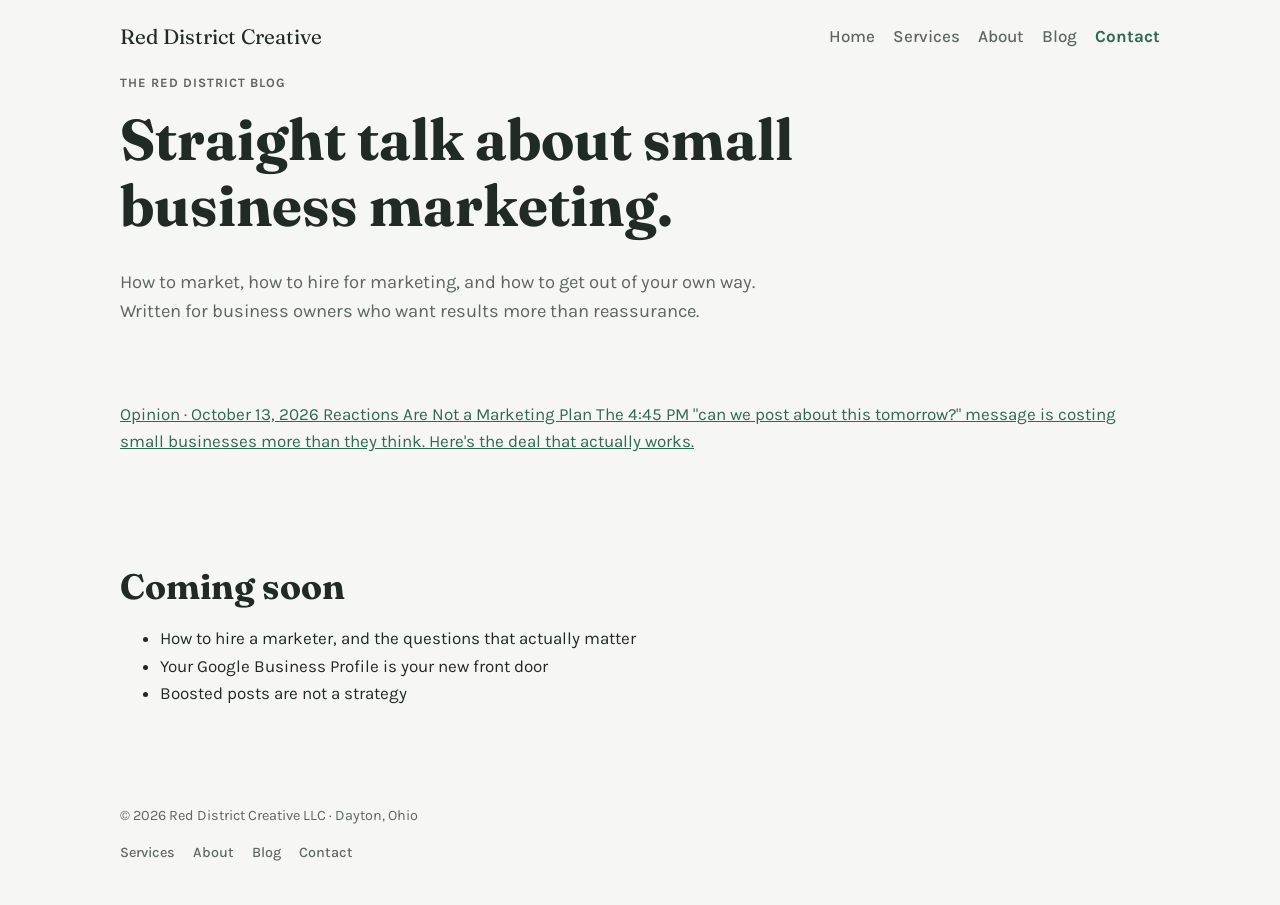
==== blog/index.html @ ed926c8b "Add files via upload" ====
<!doctype html>
<html lang="en">
<head>
  <meta charset="utf-8">
  <meta name="viewport" content="width=device-width, initial-scale=1">
  <title>Blog | Red District Creative</title>
  <meta name="description" content="Straight talk about small business marketing: how to market, how to hire a marketer, and how to stop wasting money on reactions instead of plans.">
  <link rel="canonical" href="https://scollins7100.github.io/RedDistrictCreative/blog/">
  <link rel="preconnect" href="https://fonts.googleapis.com">
  <link rel="preconnect" href="https://fonts.gstatic.com" crossorigin>
  <link rel="stylesheet" href="https://fonts.googleapis.com/css2?family=Fraunces:opsz,wght@9..144,600&family=Karla:wght@400;500;700&display=swap">
  <!-- Blog pages live one folder down, so links go up one level with ../ -->
  <link rel="stylesheet" href="../styles.css">
</head>
<body>
  <header class="site-header">
    <a class="brand" href="../">Red District Creative</a>
    <nav aria-label="Main">
      <a href="../">Home</a>
      <a href="../services.html">Services</a>
      <a href="../about.html">About</a>
      <a href="./" aria-current="page">Blog</a>
      <a class="nav-cta" href="../contact.html">Contact</a>
    </nav>
  </header>

  <main>
    <section class="page-intro">
      <p class="eyebrow">The Red District blog</p>
      <h1>Straight talk about small business marketing.</h1>
      <p class="lede">How to market, how to hire for marketing, and how to get out of your own way. Written for business owners who want results more than reassurance.</p>
    </section>

    <!-- NEWEST POST GOES ON TOP. Copy one <a class="post-card"> block for each new post. -->
    <section class="section post-list" aria-label="Posts">
      <a class="post-card" href="reactions-are-not-a-marketing-plan.html">
        <span class="post-meta">Opinion · October 13, 2026</span>
        <span class="post-title">Reactions Are Not a Marketing Plan</span>
        <span class="post-excerpt">The 4:45 PM "can we post about this tomorrow?" message is costing small businesses more than they think. Here's the deal that actually works.</span>
      </a>
    </section>

    <section class="section split" aria-labelledby="soon">
      <div><h2 id="soon">Coming soon</h2></div>
      <ul class="checklist">
        <li>How to hire a marketer, and the questions that actually matter</li>
        <li>Your Google Business Profile is your new front door</li>
        <li>Boosted posts are not a strategy</li>
      </ul>
    </section>
  </main>

  <footer class="site-footer">
    <p>© 2026 Red District Creative LLC · Dayton, Ohio</p>
    <nav aria-label="Footer"><a href="../services.html">Services</a> <a href="../about.html">About</a> <a href="./">Blog</a> <a href="../contact.html">Contact</a></nav>
  </footer>
</body>
</html>
---- styles.css ----
/* ============================================================
   COLORS AND FONTS
   Change a value here and it updates everywhere on the site.
   ============================================================ */
:root {
  --bg: #f6f7f2;          /* page background */
  --surface: #ffffff;     /* cards */
  --ink: #1f2b24;         /* main text */
  --muted: #5b675f;       /* softer text */
  --line: #dde2d8;        /* borders */
  --accent: #2d6a4f;      /* buttons and highlights: a deep "Google Maps pin" green */
  --accent-ink: #ffffff;  /* text on buttons */
  --highlight: #f2c14e;   /* small pops of warmth */

  --font-display: "Fraunces", Georgia, serif;
  --font-body: "Karla", "Helvetica Neue", Arial, sans-serif;
}

/* Dark mode: used when someone's phone or computer is set to dark */
@media (prefers-color-scheme: dark) {
  :root {
    --bg: #121814;
    --surface: #1b231e;
    --ink: #e8ede6;
    --muted: #a3afa6;
    --line: #2c3830;
    --accent: #6fc39a;
    --accent-ink: #0f1a14;
    color-scheme: dark;
  }
}

/* ============================================================
   BASICS
   ============================================================ */
* { box-sizing: border-box; }

html { scroll-behavior: smooth; }

body {
  margin: 0;
  background: var(--bg);
  color: var(--ink);
  font: 17px/1.6 var(--font-body);
}

h1, h2, h3 {
  font-family: var(--font-display);
  line-height: 1.15;
  text-wrap: balance;
  margin: 0 0 0.5em;
}
h1 { font-size: clamp(2.2rem, 6vw, 3.6rem); }
h2 { font-size: clamp(1.6rem, 4vw, 2.2rem); }
h3 { font-size: 1.25rem; }

p { margin: 0 0 1em; max-width: 62ch; }

a { color: var(--accent); }
a:focus-visible, .button:focus-visible { outline: 3px solid var(--highlight); outline-offset: 3px; }

/* Hides text visually but keeps it for screen readers and search engines */
.visually-hidden {
  position: absolute; width: 1px; height: 1px; overflow: hidden;
  clip: rect(0 0 0 0); white-space: nowrap;
}

/* Every section shares the same max width and side padding */
.site-header, main > section, .site-footer {
  max-width: 1080px;
  margin-inline: auto;
  padding-inline: 20px;
}

/* ============================================================
   HEADER
   ============================================================ */
.site-header {
  display: flex;
  justify-content: space-between;
  align-items: center;
  flex-wrap: wrap;
  gap: 12px;
  padding-block: 20px;
}
.brand {
  font-family: var(--font-display);
  font-size: 1.3rem;
  color: var(--ink);
  text-decoration: none;
}
nav { display: flex; gap: 18px; flex-wrap: wrap; }
nav a { color: var(--muted); text-decoration: none; font-weight: 500; }
nav a:hover { color: var(--ink); }
nav .nav-cta { color: var(--accent); font-weight: 700; }

/* ============================================================
   BUTTONS
   ============================================================ */
.button {
  display: inline-block;
  background: var(--accent);
  color: var(--accent-ink);
  padding: 12px 22px;
  border-radius: 999px;
  font-weight: 700;
  text-decoration: none;
  border: 2px solid var(--accent);
}
.button:hover { filter: brightness(1.1); }
.button-quiet { background: transparent; color: var(--accent); }

/* ============================================================
   HERO
   ============================================================ */
.hero { padding-block: 48px 40px; }
.eyebrow {
  text-transform: uppercase;
  letter-spacing: 0.08em;
  font-size: 0.8rem;
  font-weight: 700;
  color: var(--muted);
}
.lede { font-size: 1.15rem; color: var(--muted); }
.hero-actions { display: flex; flex-wrap: wrap; gap: 12px; margin-top: 24px; }

/* ============================================================
   RESULTS STRIP
   ============================================================ */
.stats {
  list-style: none;
  margin: 0;
  padding: 24px 0;
  display: grid;
  grid-template-columns: repeat(auto-fit, minmax(200px, 1fr));
  gap: 24px;
  border-block: 1px solid var(--line);
}
.stats strong {
  display: block;
  font-family: var(--font-display);
  font-size: 2.4rem;
  color: var(--accent);
  font-variant-numeric: tabular-nums;
}
.stats span { color: var(--muted); font-size: 0.95rem; }

/* ============================================================
   SECTIONS AND SERVICE CARDS
   ============================================================ */
.section { padding-block: 56px; }

.cards {
  display: grid;
  grid-template-columns: repeat(auto-fit, minmax(260px, 1fr));
  gap: 20px;
}
.card {
  background: var(--surface);
  border: 1px solid var(--line);
  border-radius: 14px;
  padding: 24px;
  display: flex;
  flex-direction: column;
}
.card.featured { border: 2px solid var(--accent); }
.card .price { margin-top: auto; margin-bottom: 0; font-weight: 700; }
.tag {
  align-self: flex-start;
  background: var(--highlight);
  color: #3a2c00;
  font-size: 0.75rem;
  font-weight: 700;
  text-transform: uppercase;
  letter-spacing: 0.06em;
  padding: 3px 10px;
  border-radius: 999px;
}

/* ============================================================
   ABOUT
   ============================================================ */
.about {
  display: grid;
  grid-template-columns: 2fr 1fr;
  gap: 40px;
  align-items: start;
}
.tools {
  list-style: none;
  padding: 0;
  margin: 0;
  display: flex;
  flex-wrap: wrap;
  gap: 8px;
}
.tools li {
  border: 1px solid var(--line);
  border-radius: 999px;
  padding: 4px 12px;
  font-size: 0.9rem;
  background: var(--surface);
}

/* ============================================================
   CONTACT AND FOOTER
   ============================================================ */
.contact {
  background: var(--surface);
  border: 1px solid var(--line);
  border-radius: 18px;
  margin-bottom: 48px;
  padding: 40px 28px;
}
.site-footer {
  color: var(--muted);
  font-size: 0.9rem;
  padding-block: 24px 40px;
}

/* ============================================================
   PHONES: stack the About section into one column
   ============================================================ */
@media (max-width: 720px) {
  .about { grid-template-columns: 1fr; }
  .hero { padding-block: 32px; }
}

/* Respect people who prefer less motion */
@media (prefers-reduced-motion: reduce) {
  html { scroll-behavior: auto; }
}
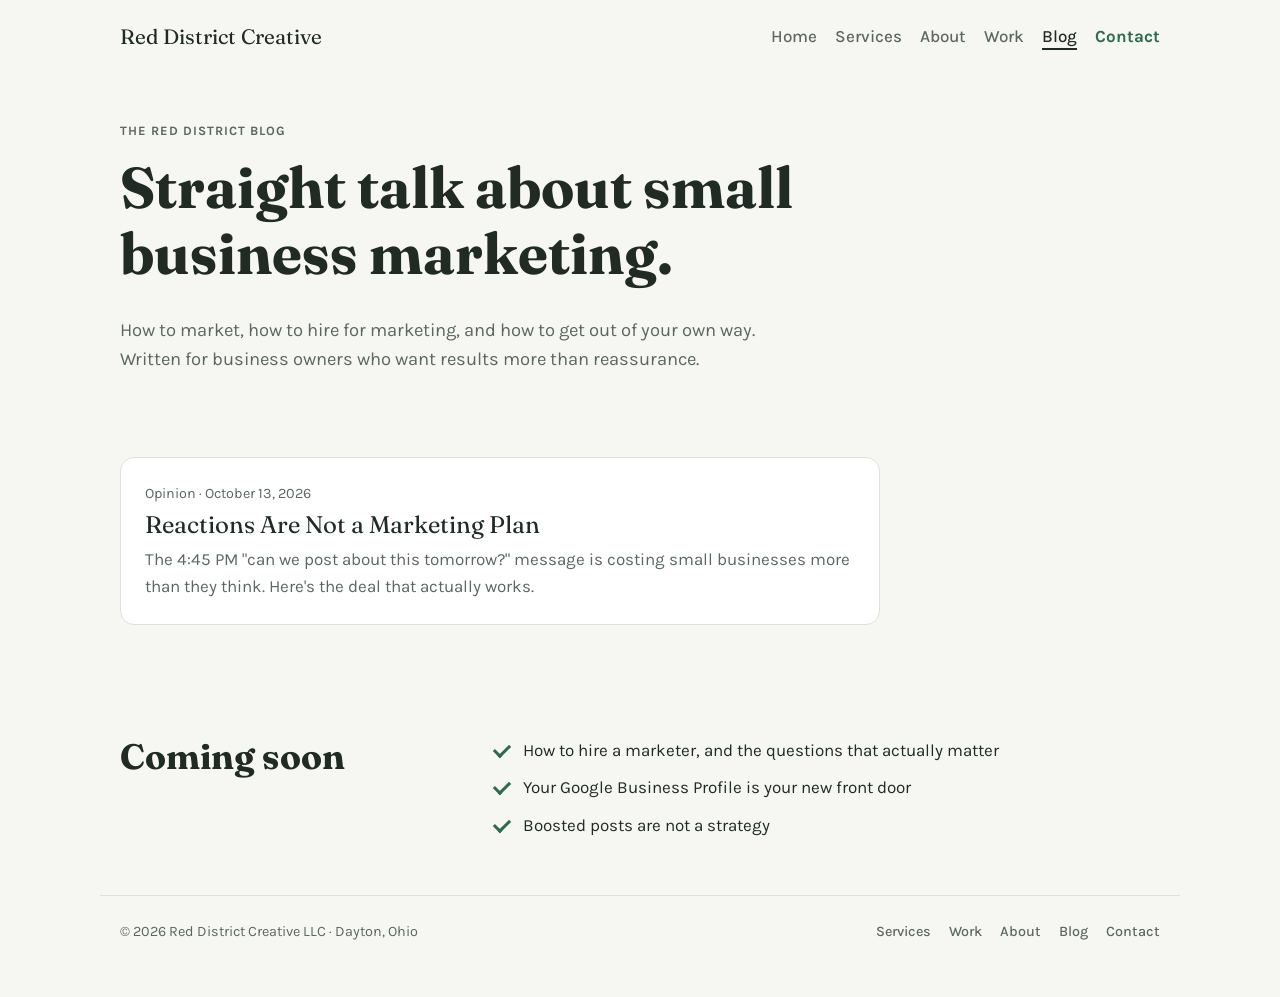
==== commit cf138113: "Add files via upload" ====
--- a/blog/index.html
+++ b/blog/index.html
@@ -19,6 +19,7 @@
       <a href="../">Home</a>
       <a href="../services.html">Services</a>
       <a href="../about.html">About</a>
+      <a href="../work/">Work</a>
       <a href="./" aria-current="page">Blog</a>
       <a class="nav-cta" href="../contact.html">Contact</a>
     </nav>
@@ -52,7 +53,7 @@
 
   <footer class="site-footer">
     <p>© 2026 Red District Creative LLC · Dayton, Ohio</p>
-    <nav aria-label="Footer"><a href="../services.html">Services</a> <a href="../about.html">About</a> <a href="./">Blog</a> <a href="../contact.html">Contact</a></nav>
+    <nav aria-label="Footer"><a href="../services.html">Services</a> <a href="../work/">Work</a> <a href="../about.html">About</a> <a href="./">Blog</a> <a href="../contact.html">Contact</a></nav>
   </footer>
 </body>
 </html>
--- a/styles.css
+++ b/styles.css
@@ -230,3 +230,208 @@
 @media (prefers-reduced-motion: reduce) {
   html { scroll-behavior: auto; }
 }
+
+/* ============================================================
+   MULTI-PAGE ADDITIONS
+   ============================================================ */
+
+/* Highlights the current page in the menu */
+nav a[aria-current="page"] { color: var(--ink); text-decoration: underline; text-underline-offset: 6px; text-decoration-thickness: 2px; }
+nav .nav-cta[aria-current="page"] { color: var(--accent); }
+
+/* Intro block at the top of inner pages */
+.page-intro { padding-block: 48px 8px; }
+
+/* Two columns: a heading on the left, text on the right. Stacks on phones. */
+.split {
+  display: grid;
+  grid-template-columns: minmax(0, 1fr) minmax(0, 2fr);
+  gap: 40px;
+  align-items: start;
+}
+.split > * { min-width: 0; }
+
+.more { margin-top: 20px; }
+
+/* Call-to-action band near the bottom of pages */
+.contact-band {
+  background: var(--surface);
+  border: 1px solid var(--line);
+  border-radius: 18px;
+  margin-bottom: 48px;
+  padding: 40px 28px;
+}
+
+/* Service detail rows */
+.service-detail {
+  display: grid;
+  grid-template-columns: minmax(0, 1fr) minmax(0, 2fr);
+  gap: 40px;
+  border-top: 1px solid var(--line);
+}
+.service-detail .price { font-weight: 700; color: var(--accent); }
+
+/* Checkmark lists */
+.checklist { list-style: none; padding: 0; margin: 0; display: grid; gap: 10px; }
+.checklist li { padding-left: 30px; position: relative; }
+.checklist li::before {
+  content: ""; position: absolute; left: 4px; top: 4px;
+  width: 7px; height: 13px;
+  border: solid var(--accent); border-width: 0 3px 3px 0;
+  transform: rotate(45deg);
+}
+
+/* Numbered process steps */
+.steps {
+  list-style: none; padding: 0; margin: 0;
+  counter-reset: step;
+  display: grid;
+  grid-template-columns: repeat(auto-fit, minmax(180px, 1fr));
+  gap: 20px;
+}
+.steps li { counter-increment: step; border-top: 3px solid var(--accent); padding-top: 14px; }
+.steps li::before {
+  content: counter(step);
+  display: block;
+  font-family: var(--font-display);
+  font-size: 1.6rem;
+  color: var(--accent);
+}
+.steps strong { display: block; font-size: 1.1rem; }
+.steps span { color: var(--muted); }
+
+/* Experience timeline */
+.timeline { list-style: none; padding: 0; margin: 0; display: grid; gap: 24px; }
+.timeline li { display: grid; grid-template-columns: 140px minmax(0, 1fr); gap: 20px; }
+.timeline .when { color: var(--muted); font-variant-numeric: tabular-nums; font-weight: 500; }
+.timeline p { color: var(--muted); margin: 4px 0 0; }
+
+/* Blog post cards */
+.post-list { display: grid; gap: 16px; }
+.post-card {
+  display: grid;
+  gap: 6px;
+  background: var(--surface);
+  border: 1px solid var(--line);
+  border-radius: 14px;
+  padding: 24px;
+  text-decoration: none;
+  color: var(--ink);
+  max-width: 760px;
+}
+.post-card:hover { border-color: var(--accent); }
+.post-meta { color: var(--muted); font-size: 0.9rem; }
+.post-title { font-family: var(--font-display); font-size: 1.5rem; line-height: 1.2; }
+.post-excerpt { color: var(--muted); }
+
+/* A single blog post: narrow column for comfortable reading */
+.post { max-width: 720px; margin-inline: auto; padding-inline: 20px; padding-block: 48px; }
+.post-header { margin-bottom: 32px; }
+.post-header .eyebrow a { color: inherit; }
+.prose { font-size: 1.1rem; }
+.prose h2 { margin-top: 1.8em; font-size: 1.6rem; }
+.prose ul, .prose ol { padding-left: 1.3em; display: grid; gap: 8px; margin: 0 0 1em; }
+.pull {
+  font-family: var(--font-display);
+  font-size: 1.6rem;
+  line-height: 1.3;
+  border-left: 4px solid var(--highlight);
+  padding-left: 18px;
+}
+.author-box {
+  margin-top: 48px;
+  padding: 24px;
+  background: var(--surface);
+  border: 1px solid var(--line);
+  border-radius: 14px;
+}
+
+.big-link { font-size: 1.3rem; font-weight: 700; overflow-wrap: anywhere; }
+
+.site-footer { display: flex; justify-content: space-between; flex-wrap: wrap; gap: 12px; border-top: 1px solid var(--line); }
+.site-footer nav a { color: var(--muted); }
+
+@media (max-width: 720px) {
+  .split, .service-detail { grid-template-columns: 1fr; gap: 16px; }
+  .timeline li { grid-template-columns: 1fr; gap: 4px; }
+}
+
+/* ============================================================
+   CASE STUDIES
+   ============================================================ */
+.post.case { max-width: 860px; }
+.post.case .prose { max-width: 720px; }
+
+/* Quick facts row */
+.facts { display: grid; grid-template-columns: repeat(auto-fit, minmax(170px, 1fr)); gap: 12px; margin: 0 0 24px; }
+.facts div { background: var(--surface); border: 1px solid var(--line); border-radius: 12px; padding: 12px 14px; }
+.facts dt { font-size: 0.75rem; text-transform: uppercase; letter-spacing: 0.08em; color: var(--muted); font-weight: 700; }
+.facts dd { margin: 4px 0 0; font-weight: 500; }
+.post.case .stats { margin-bottom: 32px; }
+
+/* "How it connects" flow diagram */
+.flow {
+  margin: 24px 0 32px;
+  display: flex;
+  flex-wrap: wrap;
+  align-items: stretch;
+  gap: 8px;
+}
+.flow-step {
+  flex: 1 1 140px;
+  background: var(--surface);
+  border: 1px solid var(--line);
+  border-radius: 12px;
+  padding: 14px;
+  display: grid;
+  gap: 4px;
+  align-content: start;
+}
+.flow-step b { font-family: var(--font-display); font-size: 1.05rem; }
+.flow-step span { font-size: 0.9rem; color: var(--muted); }
+.flow-step.accent { border: 2px solid var(--accent); }
+.flow-arrow { align-self: center; font-size: 1.4rem; color: var(--accent); font-weight: 700; }
+
+/* Data tables */
+.scroll { overflow-x: auto; margin: 16px 0; }
+table.data {
+  width: 100%;
+  min-width: 600px;
+  border-collapse: collapse;
+  background: var(--surface);
+  border: 1px solid var(--line);
+  font-size: 0.95rem;
+  font-variant-numeric: tabular-nums;
+}
+table.data th, table.data td { padding: 10px 12px; text-align: left; vertical-align: top; border-bottom: 1px solid var(--line); }
+table.data th { font-size: 0.8rem; color: var(--muted); background: var(--bg); }
+.src { font-size: 0.85rem; color: var(--muted); }
+
+/* Up / down chips */
+.chip { display: inline-block; font-size: 0.8rem; font-weight: 700; border-radius: 999px; padding: 2px 9px; white-space: nowrap; }
+.chip.up { color: #1f6b43; background: #dff0e5; }
+.chip.down { color: #9a3d12; background: #f8e3d8; }
+.chip.flat { color: var(--muted); background: var(--line); }
+@media (prefers-color-scheme: dark) {
+  .chip.up { color: #8fd6aa; background: #1d3527; }
+  .chip.down { color: #f2a47c; background: #3a2418; }
+}
+
+/* Simple bar chart built from CSS */
+.chart-figure { margin: 24px 0; background: var(--surface); border: 1px solid var(--line); border-radius: 14px; padding: 18px; }
+.chart-figure figcaption { display: grid; gap: 2px; margin-bottom: 14px; }
+.chart-figure figcaption span { font-size: 0.85rem; color: var(--muted); }
+.bars { display: grid; grid-template-columns: repeat(8, minmax(0, 1fr)); gap: 8px; align-items: end; height: 200px; }
+.bars div { display: grid; grid-template-rows: auto 1fr auto; align-items: end; justify-items: center; height: 100%; gap: 4px; }
+.bars i { display: block; width: 70%; max-width: 44px; height: calc(var(--v) / 12 * 140px); background: var(--accent); border-radius: 4px 4px 0 0; }
+.bars .after i { background: var(--line); }
+.bars span { font-weight: 700; font-size: 0.85rem; font-variant-numeric: tabular-nums; }
+.bars em { font-style: normal; font-size: 0.75rem; color: var(--muted); white-space: nowrap; }
+.legend-line { margin: 12px 0 0; font-size: 0.85rem; color: var(--muted); display: flex; gap: 8px; align-items: center; flex-wrap: wrap; }
+.key { display: inline-block; width: 12px; height: 12px; border-radius: 3px; background: var(--accent); }
+.key.after { background: var(--line); margin-left: 10px; }
+
+@media (max-width: 720px) {
+  .flow-arrow { display: none; }
+  .bars em { font-size: 0.65rem; }
+}
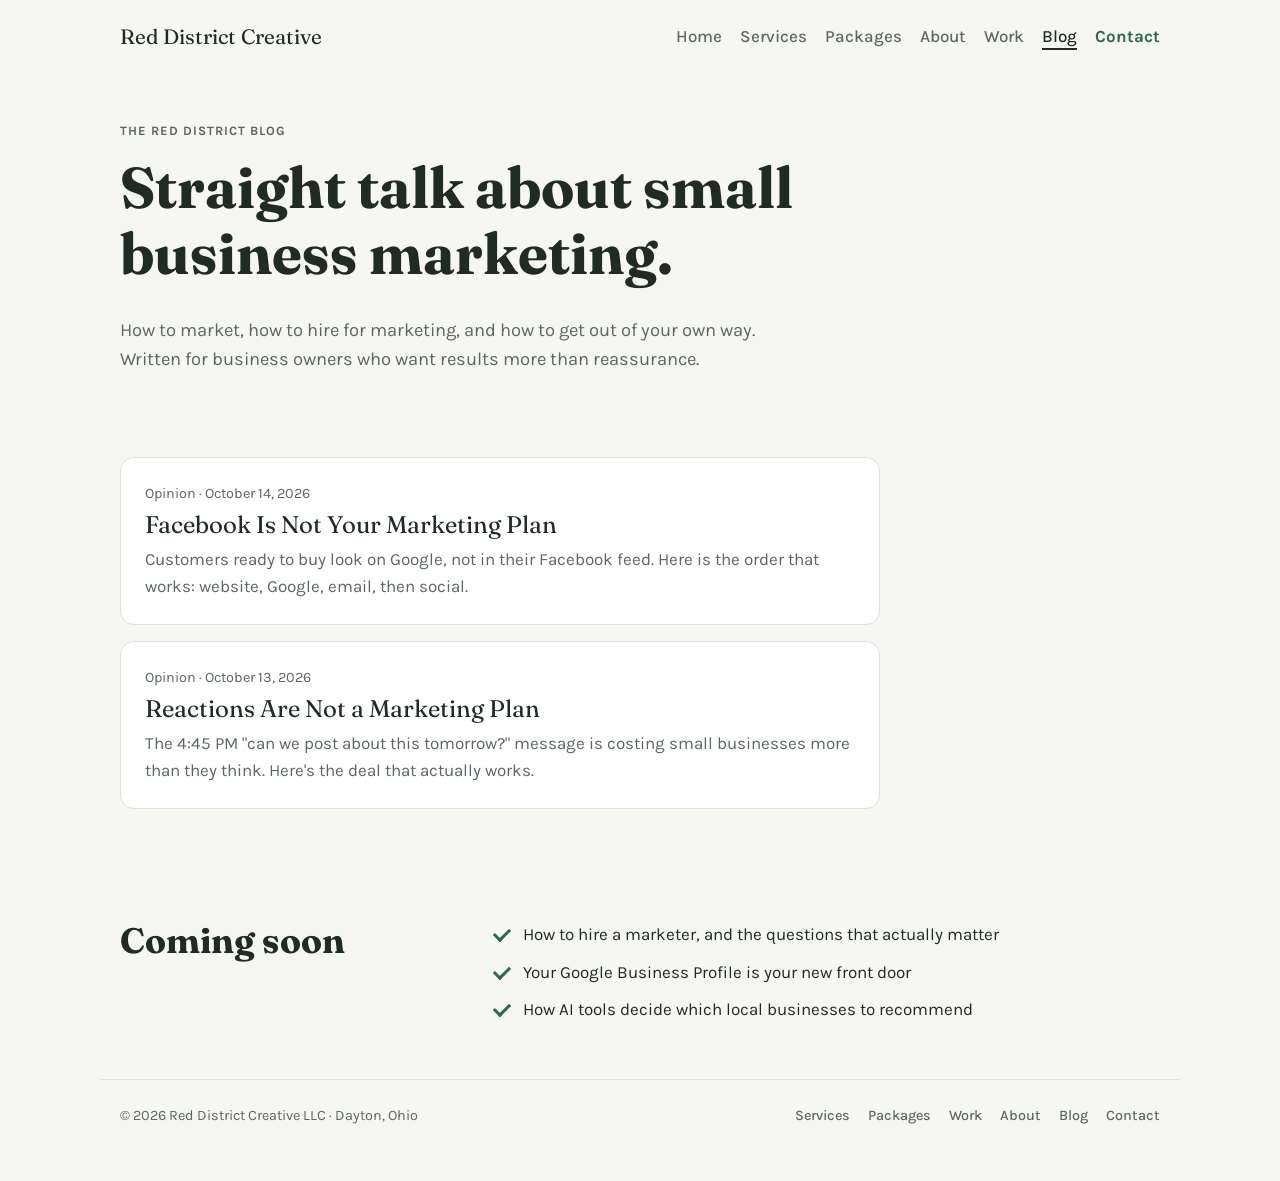
==== commit 9c8a76fe: "Add files via upload" ====
--- a/blog/index.html
+++ b/blog/index.html
@@ -6,6 +6,16 @@
   <title>Blog | Red District Creative</title>
   <meta name="description" content="Straight talk about small business marketing: how to market, how to hire a marketer, and how to stop wasting money on reactions instead of plans.">
   <link rel="canonical" href="https://scollins7100.github.io/RedDistrictCreative/blog/">
+  <link rel="icon" href="../assets/favicon.svg" type="image/svg+xml">
+  <!-- Social sharing: controls the preview card on Facebook, LinkedIn, texts and Slack -->
+  <meta property="og:type" content="website">
+  <meta property="og:site_name" content="Red District Creative">
+  <meta property="og:title" content="Blog | Red District Creative">
+  <meta property="og:description" content="Straight talk about small business marketing: how to market, how to hire a marketer, and how to stop wasting money on reactions instead of plans.">
+  <meta property="og:url" content="https://scollins7100.github.io/RedDistrictCreative/blog/">
+  <meta property="og:image" content="https://scollins7100.github.io/RedDistrictCreative/assets/share.png">
+  <meta property="og:image:alt" content="Red District Creative: helping local businesses get found, chosen and remembered.">
+  <meta name="twitter:card" content="summary_large_image">
   <link rel="preconnect" href="https://fonts.googleapis.com">
   <link rel="preconnect" href="https://fonts.gstatic.com" crossorigin>
   <link rel="stylesheet" href="https://fonts.googleapis.com/css2?family=Fraunces:opsz,wght@9..144,600&family=Karla:wght@400;500;700&display=swap">
@@ -18,6 +28,7 @@
     <nav aria-label="Main">
       <a href="../">Home</a>
       <a href="../services.html">Services</a>
+      <a href="../packages.html">Packages</a>
       <a href="../about.html">About</a>
       <a href="../work/">Work</a>
       <a href="./" aria-current="page">Blog</a>
@@ -34,6 +45,11 @@
 
     <!-- NEWEST POST GOES ON TOP. Copy one <a class="post-card"> block for each new post. -->
     <section class="section post-list" aria-label="Posts">
+      <a class="post-card" href="facebook-is-not-your-marketing-plan.html">
+        <span class="post-meta">Opinion · October 14, 2026</span>
+        <span class="post-title">Facebook Is Not Your Marketing Plan</span>
+        <span class="post-excerpt">Customers ready to buy look on Google, not in their Facebook feed. Here is the order that works: website, Google, email, then social.</span>
+      </a>
       <a class="post-card" href="reactions-are-not-a-marketing-plan.html">
         <span class="post-meta">Opinion · October 13, 2026</span>
         <span class="post-title">Reactions Are Not a Marketing Plan</span>
@@ -46,14 +62,14 @@
       <ul class="checklist">
         <li>How to hire a marketer, and the questions that actually matter</li>
         <li>Your Google Business Profile is your new front door</li>
-        <li>Boosted posts are not a strategy</li>
+        <li>How AI tools decide which local businesses to recommend</li>
       </ul>
     </section>
   </main>
 
   <footer class="site-footer">
     <p>© 2026 Red District Creative LLC · Dayton, Ohio</p>
-    <nav aria-label="Footer"><a href="../services.html">Services</a> <a href="../work/">Work</a> <a href="../about.html">About</a> <a href="./">Blog</a> <a href="../contact.html">Contact</a></nav>
+    <nav aria-label="Footer"><a href="../services.html">Services</a> <a href="../packages.html">Packages</a> <a href="../work/">Work</a> <a href="../about.html">About</a> <a href="./">Blog</a> <a href="../contact.html">Contact</a></nav>
   </footer>
 </body>
 </html>
--- a/styles.css
+++ b/styles.css
@@ -435,3 +435,33 @@
   .flow-arrow { display: none; }
   .bars em { font-size: 0.65rem; }
 }
+
+/* Who does what: two side-by-side boxes */
+.roles { display: grid; grid-template-columns: repeat(auto-fit, minmax(260px, 1fr)); gap: 20px; }
+.role { background: var(--surface); border: 1px solid var(--line); border-radius: 14px; padding: 22px; }
+.role.mine { border: 2px solid var(--accent); }
+.role h3 { margin-bottom: 12px; }
+.note-line { margin-top: 16px; padding: 12px 14px; border-left: 4px solid var(--highlight); background: var(--surface); }
+
+/* ============================================================
+   PACKAGES: monthly plan tiers
+   ============================================================ */
+.tiers { display: grid; grid-template-columns: repeat(auto-fit, minmax(250px, 1fr)); gap: 20px; margin-top: 20px; align-items: stretch; }
+.tier { background: var(--surface); border: 1px solid var(--line); border-radius: 16px; padding: 24px; display: flex; flex-direction: column; gap: 10px; }
+.tier.featured { border: 2px solid var(--accent); }
+.tier h3 { margin: 0; font-size: 1.4rem; }
+.tier-price { font-family: var(--font-display); font-size: 2.4rem; margin: 0; color: var(--accent); font-variant-numeric: tabular-nums; }
+.tier-price span { font-family: var(--font-body); font-size: 1rem; color: var(--muted); }
+.tier-for { color: var(--muted); margin: 0 0 6px; }
+.tier .tag { margin: 0; }
+
+/* ============================================================
+   VALUES (About page): numbered list that grows over time
+   ============================================================ */
+.values-intro { color: var(--muted); }
+.values { list-style: none; counter-reset: value; padding: 0; margin: 24px 0 0; display: grid; gap: 18px; max-width: 760px; }
+.values li { counter-increment: value; position: relative; padding: 20px 22px 20px 72px; background: var(--surface); border: 1px solid var(--line); border-radius: 14px; }
+.values li::before { content: counter(value, decimal-leading-zero); position: absolute; left: 22px; top: 18px; font-family: var(--font-display); font-size: 1.6rem; color: var(--accent); }
+.values h3 { margin: 0 0 6px; }
+.values p { margin: 0 0 8px; }
+.values .values-credit { font-size: 0.9rem; color: var(--muted); font-style: italic; margin: 0; }
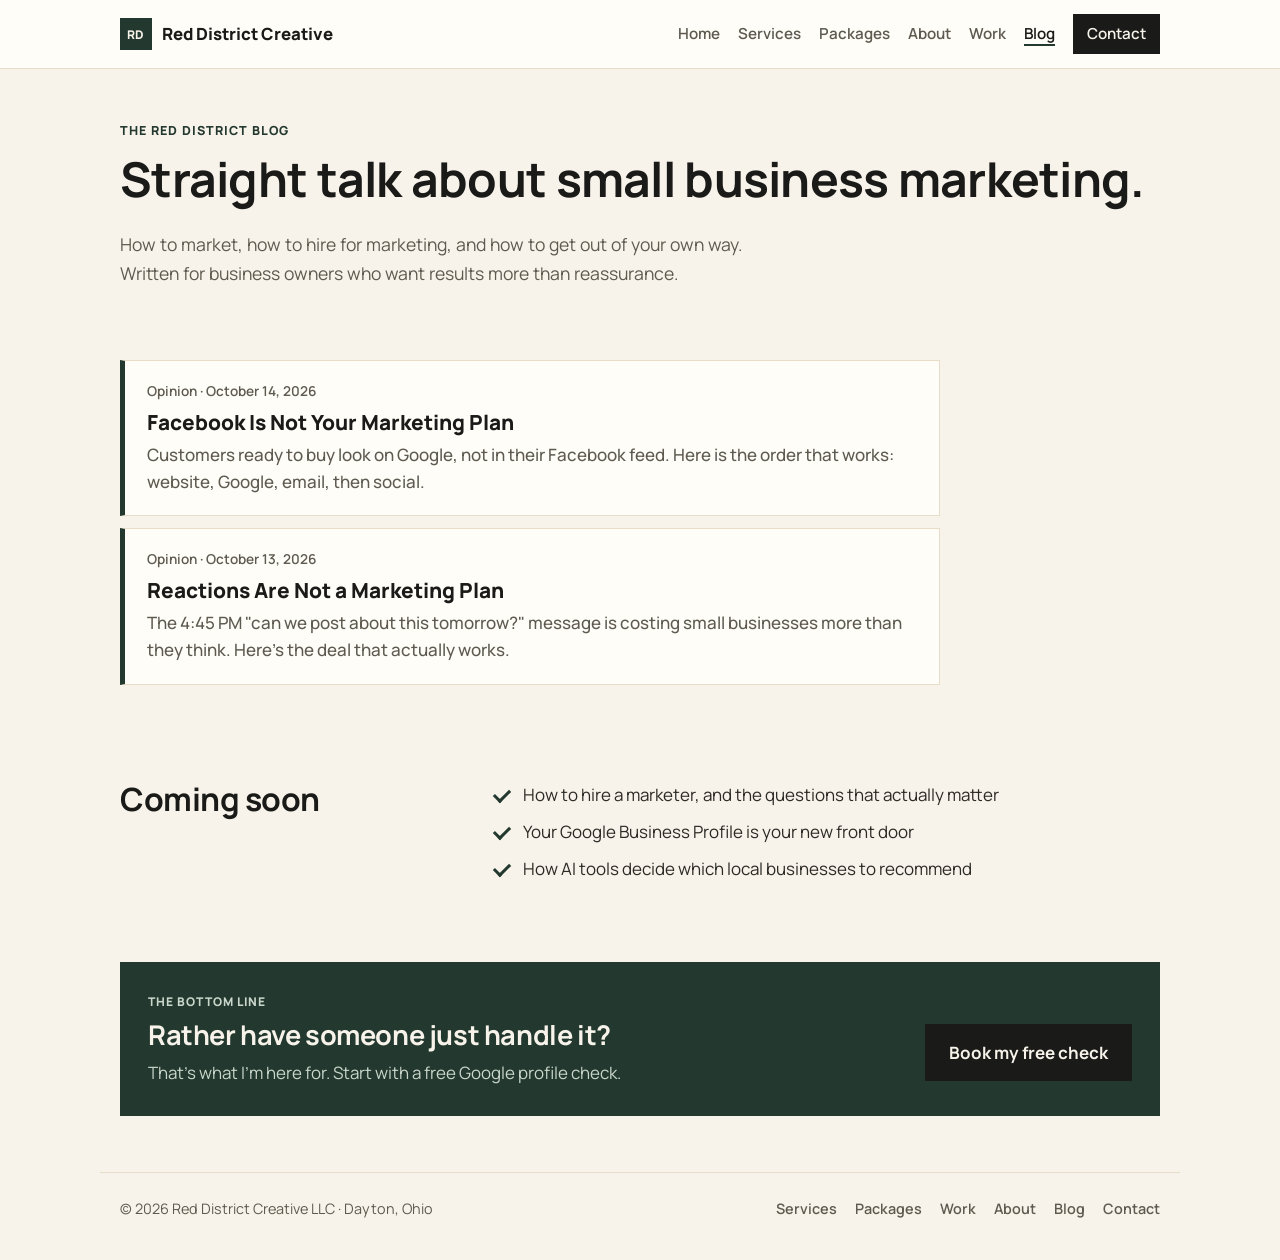
==== commit aedd419f: "Add files via upload" ====
--- a/blog/index.html
+++ b/blog/index.html
@@ -14,11 +14,11 @@
   <meta property="og:description" content="Straight talk about small business marketing: how to market, how to hire a marketer, and how to stop wasting money on reactions instead of plans.">
   <meta property="og:url" content="https://scollins7100.github.io/RedDistrictCreative/blog/">
   <meta property="og:image" content="https://scollins7100.github.io/RedDistrictCreative/assets/share.png">
-  <meta property="og:image:alt" content="Red District Creative: helping local businesses get found, chosen and remembered.">
+  <meta property="og:image:alt" content="Red District Creative: marketing that takes things off your plate. Dayton, Ohio.">
   <meta name="twitter:card" content="summary_large_image">
   <link rel="preconnect" href="https://fonts.googleapis.com">
   <link rel="preconnect" href="https://fonts.gstatic.com" crossorigin>
-  <link rel="stylesheet" href="https://fonts.googleapis.com/css2?family=Fraunces:opsz,wght@9..144,600&family=Karla:wght@400;500;700&display=swap">
+  <link rel="stylesheet" href="https://fonts.googleapis.com/css2?family=Manrope:wght@400;500;600;700;800&display=swap">
   <!-- Blog pages live one folder down, so links go up one level with ../ -->
   <link rel="stylesheet" href="../styles.css">
 </head>
@@ -65,6 +65,11 @@
         <li>How AI tools decide which local businesses to recommend</li>
       </ul>
     </section>
+    <section class="section contact-band" aria-labelledby="cta-title">
+      <h2 id="cta-title">Rather have someone just handle it?</h2>
+      <p>That's what I'm here for. Start with a free Google profile check.</p>
+      <a class="button" href="../contact.html">Book my free check</a>
+    </section>
   </main>
 
   <footer class="site-footer">
--- a/styles.css
+++ b/styles.css
@@ -1,467 +1,308 @@
 /* ============================================================
-   COLORS AND FONTS
-   Change a value here and it updates everywhere on the site.
+   RED DISTRICT CREATIVE · SITE STYLES (v2: earthy, square, bold boxes)
+   Change a color or font here and it updates everywhere.
    ============================================================ */
 :root {
-  --bg: #f6f7f2;          /* page background */
-  --surface: #ffffff;     /* cards */
-  --ink: #1f2b24;         /* main text */
-  --muted: #5b675f;       /* softer text */
-  --line: #dde2d8;        /* borders */
-  --accent: #2d6a4f;      /* buttons and highlights: a deep "Google Maps pin" green */
-  --accent-ink: #ffffff;  /* text on buttons */
-  --highlight: #f2c14e;   /* small pops of warmth */
-
-  --font-display: "Fraunces", Georgia, serif;
-  --font-body: "Karla", "Helvetica Neue", Arial, sans-serif;
-}
-
-/* Dark mode: used when someone's phone or computer is set to dark */
-@media (prefers-color-scheme: dark) {
-  :root {
-    --bg: #121814;
-    --surface: #1b231e;
-    --ink: #e8ede6;
-    --muted: #a3afa6;
-    --line: #2c3830;
-    --accent: #6fc39a;
-    --accent-ink: #0f1a14;
-    color-scheme: dark;
-  }
+  --bg: #F7F3EA;          /* cream page background */
+  --surface: #FFFDF8;     /* boxes and cards */
+  --ink: #1A1A18;         /* black: headlines, strong text, secondary buttons */
+  --text: #2C2A25;        /* body text */
+  --muted: #5E5A50;       /* stone: supporting text */
+  --line: #E6DCC8;        /* sand: borders */
+  --forest: #23382E;      /* forest green: main buttons, decision boxes */
+  --forest-soft: #E3EADF; /* light forest tint for highlights */
+  --on-dark: #F7F3EA;     /* text on forest or black */
+  --on-dark-muted: #C9D6CB;
+
+  --font: "Manrope", "Helvetica Neue", Arial, sans-serif;
+  --max: 1080px;
+  color-scheme: light;
 }
 
 /* ============================================================
    BASICS
    ============================================================ */
 * { box-sizing: border-box; }
-
 html { scroll-behavior: smooth; }
-
 body {
   margin: 0;
   background: var(--bg);
-  color: var(--ink);
-  font: 17px/1.6 var(--font-body);
-}
-
-h1, h2, h3 {
-  font-family: var(--font-display);
-  line-height: 1.15;
-  text-wrap: balance;
-  margin: 0 0 0.5em;
-}
-h1 { font-size: clamp(2.2rem, 6vw, 3.6rem); }
-h2 { font-size: clamp(1.6rem, 4vw, 2.2rem); }
-h3 { font-size: 1.25rem; }
-
+  color: var(--text);
+  font: 17px/1.6 var(--font);
+}
+h1, h2, h3 { color: var(--ink); font-family: var(--font); font-weight: 700; line-height: 1.15; letter-spacing: -0.015em; text-wrap: balance; margin: 0 0 0.5em; }
+h1 { font-size: clamp(2rem, 5vw, 3rem); }
+h2 { font-size: clamp(1.5rem, 3.4vw, 2rem); }
+h3 { font-size: 1.2rem; }
 p { margin: 0 0 1em; max-width: 62ch; }
-
-a { color: var(--accent); }
-a:focus-visible, .button:focus-visible { outline: 3px solid var(--highlight); outline-offset: 3px; }
-
-/* Hides text visually but keeps it for screen readers and search engines */
-.visually-hidden {
-  position: absolute; width: 1px; height: 1px; overflow: hidden;
-  clip: rect(0 0 0 0); white-space: nowrap;
-}
-
-/* Every section shares the same max width and side padding */
-.site-header, main > section, .site-footer {
-  max-width: 1080px;
-  margin-inline: auto;
-  padding-inline: 20px;
-}
-
-/* ============================================================
-   HEADER
+a { color: var(--forest); font-weight: 600; text-underline-offset: 3px; }
+a:hover { color: var(--ink); }
+a:focus-visible, .button:focus-visible { outline: 3px solid var(--ink); outline-offset: 3px; }
+strong, b { color: var(--ink); }
+
+.visually-hidden { position: absolute; width: 1px; height: 1px; overflow: hidden; clip: rect(0 0 0 0); white-space: nowrap; }
+
+/* Shared width and side padding */
+main > section, .site-footer { max-width: var(--max); margin-inline: auto; padding-inline: 20px; }
+
+/* ============================================================
+   HEADER (full-width bar, content lined up with the page)
    ============================================================ */
 .site-header {
-  display: flex;
-  justify-content: space-between;
-  align-items: center;
-  flex-wrap: wrap;
-  gap: 12px;
-  padding-block: 20px;
-}
-.brand {
-  font-family: var(--font-display);
-  font-size: 1.3rem;
-  color: var(--ink);
-  text-decoration: none;
-}
-nav { display: flex; gap: 18px; flex-wrap: wrap; }
-nav a { color: var(--muted); text-decoration: none; font-weight: 500; }
+  display: flex; justify-content: space-between; align-items: center; flex-wrap: wrap; gap: 12px;
+  padding-block: 14px;
+  padding-inline: max(20px, calc((100% - var(--max)) / 2 + 20px));
+  border-bottom: 1px solid var(--line);
+  background: var(--surface);
+}
+.brand { display: inline-flex; align-items: center; gap: 10px; color: var(--ink); text-decoration: none; font-weight: 800; font-size: 1.05rem; }
+.brand::before {
+  content: "RD"; display: grid; place-items: center; width: 32px; height: 32px;
+  background: var(--forest); color: var(--on-dark); font-size: 0.75rem; font-weight: 800; letter-spacing: 0.02em;
+}
+nav { display: flex; gap: 6px 18px; flex-wrap: wrap; align-items: center; }
+nav a { color: var(--muted); text-decoration: none; font-weight: 600; font-size: 0.95rem; }
 nav a:hover { color: var(--ink); }
-nav .nav-cta { color: var(--accent); font-weight: 700; }
-
-/* ============================================================
-   BUTTONS
+nav a[aria-current="page"] { color: var(--ink); box-shadow: inset 0 -2px 0 var(--forest); }
+nav .nav-cta { background: var(--ink); color: var(--on-dark); padding: 8px 14px; }
+nav .nav-cta:hover { background: var(--forest); color: var(--on-dark); }
+nav .nav-cta[aria-current="page"] { box-shadow: none; background: var(--forest); }
+
+/* ============================================================
+   BUTTONS (square)
    ============================================================ */
 .button {
-  display: inline-block;
-  background: var(--accent);
-  color: var(--accent-ink);
-  padding: 12px 22px;
-  border-radius: 999px;
-  font-weight: 700;
-  text-decoration: none;
-  border: 2px solid var(--accent);
-}
-.button:hover { filter: brightness(1.1); }
-.button-quiet { background: transparent; color: var(--accent); }
+  display: inline-block; background: var(--forest); color: var(--on-dark);
+  padding: 13px 22px; font-weight: 700; text-decoration: none; border: 2px solid var(--forest);
+}
+.button:hover { background: var(--ink); border-color: var(--ink); color: var(--on-dark); }
+.button-quiet { background: transparent; color: var(--ink); border-color: var(--ink); }
+.button-quiet:hover { background: var(--ink); color: var(--on-dark); }
 
 /* ============================================================
    HERO
    ============================================================ */
-.hero { padding-block: 48px 40px; }
-.eyebrow {
-  text-transform: uppercase;
-  letter-spacing: 0.08em;
-  font-size: 0.8rem;
-  font-weight: 700;
-  color: var(--muted);
-}
-.lede { font-size: 1.15rem; color: var(--muted); }
-.hero-actions { display: flex; flex-wrap: wrap; gap: 12px; margin-top: 24px; }
+.hero { padding-block: 56px 40px; display: grid; grid-template-columns: minmax(0, 1.3fr) minmax(0, 1fr); gap: 40px; align-items: center; }
+.hero > * { min-width: 0; }
+.eyebrow { text-transform: uppercase; letter-spacing: 0.08em; font-size: 0.78rem; font-weight: 800; color: var(--forest); margin-bottom: 10px; }
+.lede { font-size: 1.1rem; color: var(--muted); }
+.hero-actions { display: flex; flex-wrap: wrap; gap: 12px; margin-top: 22px; }
+
+/* Benefit boxes with a solid stripe */
+.benefits { list-style: none; padding: 0; margin: 0; display: grid; gap: 10px; }
+.benefits li {
+  background: var(--surface); border: 1px solid var(--line); border-left: 5px solid var(--forest);
+  padding: 14px 16px; font-weight: 700; color: var(--ink);
+}
+.benefits li span { display: block; font-weight: 500; font-size: 0.9rem; color: var(--muted); }
 
 /* ============================================================
    RESULTS STRIP
    ============================================================ */
-.stats {
-  list-style: none;
-  margin: 0;
-  padding: 24px 0;
-  display: grid;
-  grid-template-columns: repeat(auto-fit, minmax(200px, 1fr));
-  gap: 24px;
-  border-block: 1px solid var(--line);
-}
-.stats strong {
-  display: block;
-  font-family: var(--font-display);
-  font-size: 2.4rem;
-  color: var(--accent);
-  font-variant-numeric: tabular-nums;
-}
-.stats span { color: var(--muted); font-size: 0.95rem; }
-
-/* ============================================================
-   SECTIONS AND SERVICE CARDS
-   ============================================================ */
-.section { padding-block: 56px; }
-
-.cards {
-  display: grid;
-  grid-template-columns: repeat(auto-fit, minmax(260px, 1fr));
-  gap: 20px;
-}
-.card {
-  background: var(--surface);
-  border: 1px solid var(--line);
-  border-radius: 14px;
-  padding: 24px;
-  display: flex;
-  flex-direction: column;
-}
-.card.featured { border: 2px solid var(--accent); }
-.card .price { margin-top: auto; margin-bottom: 0; font-weight: 700; }
-.tag {
-  align-self: flex-start;
-  background: var(--highlight);
-  color: #3a2c00;
-  font-size: 0.75rem;
-  font-weight: 700;
-  text-transform: uppercase;
-  letter-spacing: 0.06em;
-  padding: 3px 10px;
-  border-radius: 999px;
-}
-
-/* ============================================================
-   ABOUT
-   ============================================================ */
-.about {
-  display: grid;
-  grid-template-columns: 2fr 1fr;
-  gap: 40px;
-  align-items: start;
-}
-.tools {
-  list-style: none;
-  padding: 0;
-  margin: 0;
-  display: flex;
-  flex-wrap: wrap;
-  gap: 8px;
-}
-.tools li {
-  border: 1px solid var(--line);
-  border-radius: 999px;
-  padding: 4px 12px;
-  font-size: 0.9rem;
-  background: var(--surface);
-}
-
-/* ============================================================
-   CONTACT AND FOOTER
-   ============================================================ */
-.contact {
-  background: var(--surface);
-  border: 1px solid var(--line);
-  border-radius: 18px;
-  margin-bottom: 48px;
-  padding: 40px 28px;
-}
-.site-footer {
-  color: var(--muted);
-  font-size: 0.9rem;
-  padding-block: 24px 40px;
-}
-
-/* ============================================================
-   PHONES: stack the About section into one column
-   ============================================================ */
-@media (max-width: 720px) {
-  .about { grid-template-columns: 1fr; }
-  .hero { padding-block: 32px; }
-}
-
-/* Respect people who prefer less motion */
-@media (prefers-reduced-motion: reduce) {
-  html { scroll-behavior: auto; }
-}
-
-/* ============================================================
-   MULTI-PAGE ADDITIONS
-   ============================================================ */
-
-/* Highlights the current page in the menu */
-nav a[aria-current="page"] { color: var(--ink); text-decoration: underline; text-underline-offset: 6px; text-decoration-thickness: 2px; }
-nav .nav-cta[aria-current="page"] { color: var(--accent); }
-
-/* Intro block at the top of inner pages */
-.page-intro { padding-block: 48px 8px; }
-
-/* Two columns: a heading on the left, text on the right. Stacks on phones. */
-.split {
-  display: grid;
-  grid-template-columns: minmax(0, 1fr) minmax(0, 2fr);
-  gap: 40px;
-  align-items: start;
-}
+.stats { list-style: none; margin: 0; padding: 0; display: grid; grid-template-columns: repeat(auto-fit, minmax(200px, 1fr)); gap: 12px; }
+.stats li { background: var(--surface); border: 1px solid var(--line); padding: 18px; }
+.stats strong { display: block; font-size: 2.2rem; font-weight: 800; color: var(--forest); font-variant-numeric: tabular-nums; line-height: 1.1; }
+.stats span { color: var(--muted); font-size: 0.92rem; }
+.results { padding-block: 8px 24px; }
+
+/* ============================================================
+   SECTIONS, CARDS
+   ============================================================ */
+.section { padding-block: 48px; }
+.page-intro { padding-block: 52px 8px; }
+.page-intro .lede { max-width: 60ch; }
+
+.cards { display: grid; grid-template-columns: repeat(auto-fit, minmax(260px, 1fr)); gap: 14px; }
+.card { background: var(--surface); border: 1px solid var(--line); padding: 22px; display: flex; flex-direction: column; }
+.card.featured { border: 2px solid var(--forest); }
+.card .price { margin-top: auto; margin-bottom: 0; font-weight: 800; color: var(--ink); padding-top: 12px; border-top: 1px solid var(--line); }
+.tag { align-self: flex-start; background: var(--forest); color: var(--on-dark); font-size: 0.72rem; font-weight: 800; text-transform: uppercase; letter-spacing: 0.06em; padding: 4px 10px; margin-bottom: 12px; }
+.best-for { font-size: 0.9rem; color: var(--forest); font-weight: 700; margin: -4px 0 10px; }
+.more { margin-top: 18px; }
+
+.split { display: grid; grid-template-columns: minmax(0, 1fr) minmax(0, 2fr); gap: 40px; align-items: start; }
 .split > * { min-width: 0; }
 
-.more { margin-top: 20px; }
-
-/* Call-to-action band near the bottom of pages */
+/* "Sound familiar?" problem → relief boxes */
+.relief { display: grid; grid-template-columns: repeat(auto-fit, minmax(220px, 1fr)); gap: 12px; list-style: none; padding: 0; margin: 0; }
+.relief li { background: var(--surface); border: 1px solid var(--line); padding: 18px; }
+.relief .pain { color: var(--muted); margin: 0 0 8px; font-style: italic; }
+.relief .fix { color: var(--forest); font-weight: 800; margin: 0; }
+
+/* ============================================================
+   THE BOTTOM LINE: decision box at the end of every page
+   ============================================================ */
 .contact-band {
-  background: var(--surface);
-  border: 1px solid var(--line);
-  border-radius: 18px;
-  margin-bottom: 48px;
-  padding: 40px 28px;
-}
-
-/* Service detail rows */
-.service-detail {
-  display: grid;
-  grid-template-columns: minmax(0, 1fr) minmax(0, 2fr);
-  gap: 40px;
-  border-top: 1px solid var(--line);
-}
-.service-detail .price { font-weight: 700; color: var(--accent); }
-
-/* Checkmark lists */
+  background: var(--forest); color: var(--on-dark);
+  padding: 30px 28px; margin-block: 32px 56px;
+  display: grid; grid-template-columns: minmax(0, 1fr) auto; gap: 8px 24px; align-items: center;
+  max-width: calc(var(--max) - 40px);
+}
+main > section.contact-band { padding-inline: 28px; }
+.contact-band::before {
+  content: "The bottom line"; grid-column: 1 / -1;
+  text-transform: uppercase; letter-spacing: 0.08em; font-size: 0.75rem; font-weight: 800; color: var(--on-dark-muted);
+}
+.contact-band h2 { color: var(--on-dark); margin: 0; font-size: clamp(1.3rem, 2.6vw, 1.7rem); grid-column: 1; }
+.contact-band p { color: var(--on-dark-muted); margin: 0; grid-column: 1; }
+.contact-band .button, .contact-band .hero-actions { grid-column: 2; grid-row: 2 / span 2; margin: 0; }
+.contact-band .button { background: var(--ink); border-color: var(--ink); color: var(--on-dark); }
+.contact-band .button:hover { background: var(--on-dark); color: var(--ink); border-color: var(--on-dark); }
+.contact-band .button-quiet { background: transparent; border-color: var(--on-dark); }
+
+/* ============================================================
+   SERVICES PAGE
+   ============================================================ */
+.service-detail { display: grid; grid-template-columns: minmax(0, 1fr) minmax(0, 2fr); gap: 40px; border-top: 1px solid var(--line); }
+.service-detail .price { font-weight: 800; color: var(--forest); }
+
 .checklist { list-style: none; padding: 0; margin: 0; display: grid; gap: 10px; }
 .checklist li { padding-left: 30px; position: relative; }
 .checklist li::before {
-  content: ""; position: absolute; left: 4px; top: 4px;
-  width: 7px; height: 13px;
-  border: solid var(--accent); border-width: 0 3px 3px 0;
-  transform: rotate(45deg);
-}
-
-/* Numbered process steps */
-.steps {
-  list-style: none; padding: 0; margin: 0;
-  counter-reset: step;
-  display: grid;
-  grid-template-columns: repeat(auto-fit, minmax(180px, 1fr));
-  gap: 20px;
-}
-.steps li { counter-increment: step; border-top: 3px solid var(--accent); padding-top: 14px; }
-.steps li::before {
-  content: counter(step);
-  display: block;
-  font-family: var(--font-display);
-  font-size: 1.6rem;
-  color: var(--accent);
-}
+  content: ""; position: absolute; left: 4px; top: 5px; width: 7px; height: 13px;
+  border: solid var(--forest); border-width: 0 3px 3px 0; transform: rotate(45deg);
+}
+
+.steps { list-style: none; padding: 0; margin: 0; counter-reset: step; display: grid; grid-template-columns: repeat(auto-fit, minmax(180px, 1fr)); gap: 12px; }
+.steps li { counter-increment: step; background: var(--surface); border: 1px solid var(--line); border-top: 5px solid var(--forest); padding: 16px; }
+.steps li::before { content: counter(step, decimal-leading-zero); display: block; font-size: 0.85rem; font-weight: 800; color: var(--forest); margin-bottom: 4px; }
 .steps strong { display: block; font-size: 1.1rem; }
-.steps span { color: var(--muted); }
-
-/* Experience timeline */
-.timeline { list-style: none; padding: 0; margin: 0; display: grid; gap: 24px; }
-.timeline li { display: grid; grid-template-columns: 140px minmax(0, 1fr); gap: 20px; }
-.timeline .when { color: var(--muted); font-variant-numeric: tabular-nums; font-weight: 500; }
+.steps span { color: var(--muted); font-size: 0.95rem; }
+
+.roles { display: grid; grid-template-columns: repeat(auto-fit, minmax(260px, 1fr)); gap: 14px; }
+.role { background: var(--surface); border: 1px solid var(--line); padding: 22px; }
+.role.mine { border: 2px solid var(--forest); }
+.role h3 { margin-bottom: 12px; }
+.note-line { margin-top: 16px; padding: 12px 14px; border: 1px solid var(--line); border-left: 5px solid var(--ink); background: var(--surface); max-width: none; }
+
+/* ============================================================
+   PACKAGES
+   ============================================================ */
+.tiers { display: grid; grid-template-columns: repeat(auto-fit, minmax(250px, 1fr)); gap: 14px; margin-top: 20px; align-items: stretch; }
+.tier { background: var(--surface); border: 1px solid var(--line); padding: 24px; display: flex; flex-direction: column; gap: 10px; }
+.tier.featured { border: 2px solid var(--forest); }
+.tier h3 { margin: 0; font-size: 1.4rem; }
+.tier-price { font-size: 2.3rem; font-weight: 800; margin: 0; color: var(--ink); font-variant-numeric: tabular-nums; }
+.tier-price span { font-size: 1rem; font-weight: 600; color: var(--muted); }
+.tier-for { color: var(--muted); margin: 0 0 6px; }
+.tier .tag { margin: 0; }
+
+/* ============================================================
+   ABOUT: timeline and values
+   ============================================================ */
+.timeline { list-style: none; padding: 0; margin: 0; display: grid; border-top: 1px solid var(--line); }
+.timeline li { display: grid; grid-template-columns: 140px minmax(0, 1fr); gap: 20px; padding: 16px 0; border-bottom: 1px solid var(--line); }
+.timeline .when { color: var(--muted); font-variant-numeric: tabular-nums; font-weight: 700; }
 .timeline p { color: var(--muted); margin: 4px 0 0; }
 
-/* Blog post cards */
-.post-list { display: grid; gap: 16px; }
-.post-card {
-  display: grid;
-  gap: 6px;
-  background: var(--surface);
-  border: 1px solid var(--line);
-  border-radius: 14px;
-  padding: 24px;
-  text-decoration: none;
-  color: var(--ink);
-  max-width: 760px;
-}
-.post-card:hover { border-color: var(--accent); }
-.post-meta { color: var(--muted); font-size: 0.9rem; }
-.post-title { font-family: var(--font-display); font-size: 1.5rem; line-height: 1.2; }
-.post-excerpt { color: var(--muted); }
-
-/* A single blog post: narrow column for comfortable reading */
-.post { max-width: 720px; margin-inline: auto; padding-inline: 20px; padding-block: 48px; }
-.post-header { margin-bottom: 32px; }
+.tools { list-style: none; padding: 0; margin: 0; display: flex; flex-wrap: wrap; gap: 8px; }
+.tools li { border: 1px solid var(--line); padding: 5px 12px; font-size: 0.9rem; background: var(--surface); font-weight: 600; }
+
+.values-intro { color: var(--muted); }
+.values { list-style: none; counter-reset: value; padding: 0; margin: 24px 0 0; display: grid; gap: 12px; max-width: 760px; }
+.values li { counter-increment: value; position: relative; padding: 20px 22px 20px 76px; background: var(--surface); border: 1px solid var(--line); border-left: 5px solid var(--forest); }
+.values li::before { content: counter(value, decimal-leading-zero); position: absolute; left: 22px; top: 18px; font-size: 1.5rem; font-weight: 800; color: var(--forest); }
+.values h3 { margin: 0 0 6px; }
+.values p { margin: 0 0 8px; }
+.values .values-credit { font-size: 0.9rem; color: var(--muted); font-style: italic; margin: 0; }
+
+/* ============================================================
+   BLOG AND CASE STUDY LISTS
+   ============================================================ */
+.post-list { display: grid; gap: 12px; }
+.post-card { display: grid; gap: 6px; background: var(--surface); border: 1px solid var(--line); border-left: 5px solid var(--forest); padding: 20px 22px; text-decoration: none; color: var(--text); max-width: 820px; }
+.post-card:hover { border-color: var(--forest); }
+.post-meta { color: var(--muted); font-size: 0.85rem; font-weight: 600; }
+.post-title { font-size: 1.3rem; font-weight: 800; color: var(--ink); line-height: 1.25; }
+.post-excerpt { color: var(--muted); font-weight: 500; }
+
+/* ============================================================
+   ARTICLES AND CASE STUDIES
+   ============================================================ */
+.post { max-width: 760px; margin-inline: auto; padding-inline: 20px; padding-block: 48px; }
+.post.case { max-width: 880px; }
+.post.case .prose { max-width: 740px; }
+.post-header { margin-bottom: 28px; }
 .post-header .eyebrow a { color: inherit; }
-.prose { font-size: 1.1rem; }
-.prose h2 { margin-top: 1.8em; font-size: 1.6rem; }
+.prose { font-size: 1.05rem; }
+.prose h2 { margin-top: 1.8em; font-size: 1.5rem; }
+.prose h3 { margin-top: 1.4em; }
 .prose ul, .prose ol { padding-left: 1.3em; display: grid; gap: 8px; margin: 0 0 1em; }
-.pull {
-  font-family: var(--font-display);
-  font-size: 1.6rem;
-  line-height: 1.3;
-  border-left: 4px solid var(--highlight);
-  padding-left: 18px;
-}
-.author-box {
-  margin-top: 48px;
-  padding: 24px;
-  background: var(--surface);
-  border: 1px solid var(--line);
-  border-radius: 14px;
-}
-
-.big-link { font-size: 1.3rem; font-weight: 700; overflow-wrap: anywhere; }
-
-.site-footer { display: flex; justify-content: space-between; flex-wrap: wrap; gap: 12px; border-top: 1px solid var(--line); }
-.site-footer nav a { color: var(--muted); }
-
-@media (max-width: 720px) {
-  .split, .service-detail { grid-template-columns: 1fr; gap: 16px; }
-  .timeline li { grid-template-columns: 1fr; gap: 4px; }
-}
-
-/* ============================================================
-   CASE STUDIES
-   ============================================================ */
-.post.case { max-width: 860px; }
-.post.case .prose { max-width: 720px; }
-
-/* Quick facts row */
-.facts { display: grid; grid-template-columns: repeat(auto-fit, minmax(170px, 1fr)); gap: 12px; margin: 0 0 24px; }
-.facts div { background: var(--surface); border: 1px solid var(--line); border-radius: 12px; padding: 12px 14px; }
-.facts dt { font-size: 0.75rem; text-transform: uppercase; letter-spacing: 0.08em; color: var(--muted); font-weight: 700; }
-.facts dd { margin: 4px 0 0; font-weight: 500; }
+.pull { font-size: 1.4rem; font-weight: 800; color: var(--ink); line-height: 1.3; border-left: 5px solid var(--forest); padding-left: 18px; }
+.author-box { margin-top: 44px; padding: 24px; background: var(--surface); border: 1px solid var(--line); border-left: 5px solid var(--forest); }
+
+/* Case study summary box: problem, what I did, result */
+.summary { display: grid; grid-template-columns: repeat(auto-fit, minmax(220px, 1fr)); margin: 0 0 32px; border: 2px solid var(--forest); background: var(--surface); }
+.summary div { padding: 18px 20px; border-right: 1px solid var(--line); }
+.summary div:last-child { border-right: 0; background: var(--forest-soft); }
+.summary dt { text-transform: uppercase; letter-spacing: 0.07em; font-size: 0.75rem; font-weight: 800; color: var(--forest); margin-bottom: 6px; }
+.summary dd { margin: 0; color: var(--ink); font-weight: 600; }
+
+.facts { display: grid; grid-template-columns: repeat(auto-fit, minmax(170px, 1fr)); gap: 10px; margin: 0 0 24px; }
+.facts div { background: var(--surface); border: 1px solid var(--line); padding: 12px 14px; }
+.facts dt { font-size: 0.72rem; text-transform: uppercase; letter-spacing: 0.08em; color: var(--muted); font-weight: 800; }
+.facts dd { margin: 4px 0 0; font-weight: 700; color: var(--ink); }
 .post.case .stats { margin-bottom: 32px; }
 
 /* "How it connects" flow diagram */
-.flow {
-  margin: 24px 0 32px;
-  display: flex;
-  flex-wrap: wrap;
-  align-items: stretch;
-  gap: 8px;
-}
-.flow-step {
-  flex: 1 1 140px;
-  background: var(--surface);
-  border: 1px solid var(--line);
-  border-radius: 12px;
-  padding: 14px;
-  display: grid;
-  gap: 4px;
-  align-content: start;
-}
-.flow-step b { font-family: var(--font-display); font-size: 1.05rem; }
-.flow-step span { font-size: 0.9rem; color: var(--muted); }
-.flow-step.accent { border: 2px solid var(--accent); }
-.flow-arrow { align-self: center; font-size: 1.4rem; color: var(--accent); font-weight: 700; }
+.flow { margin: 24px 0 32px; display: flex; flex-wrap: wrap; align-items: stretch; gap: 8px; }
+.flow-step { flex: 1 1 140px; background: var(--surface); border: 1px solid var(--line); border-top: 5px solid var(--forest); padding: 14px; display: grid; gap: 4px; align-content: start; }
+.flow-step b { font-size: 1rem; }
+.flow-step span { font-size: 0.88rem; color: var(--muted); }
+.flow-step.accent { background: var(--forest); border-color: var(--forest); }
+.flow-step.accent b, .flow-step.accent span { color: var(--on-dark); }
+.flow-arrow { align-self: center; font-size: 1.3rem; color: var(--forest); font-weight: 800; }
 
 /* Data tables */
 .scroll { overflow-x: auto; margin: 16px 0; }
-table.data {
-  width: 100%;
-  min-width: 600px;
-  border-collapse: collapse;
-  background: var(--surface);
-  border: 1px solid var(--line);
-  font-size: 0.95rem;
-  font-variant-numeric: tabular-nums;
-}
+table.data { width: 100%; min-width: 600px; border-collapse: collapse; background: var(--surface); border: 1px solid var(--line); font-size: 0.95rem; font-variant-numeric: tabular-nums; }
 table.data th, table.data td { padding: 10px 12px; text-align: left; vertical-align: top; border-bottom: 1px solid var(--line); }
-table.data th { font-size: 0.8rem; color: var(--muted); background: var(--bg); }
+table.data th { font-size: 0.78rem; text-transform: uppercase; letter-spacing: 0.05em; color: var(--on-dark); background: var(--forest); }
 .src { font-size: 0.85rem; color: var(--muted); }
 
-/* Up / down chips */
-.chip { display: inline-block; font-size: 0.8rem; font-weight: 700; border-radius: 999px; padding: 2px 9px; white-space: nowrap; }
-.chip.up { color: #1f6b43; background: #dff0e5; }
-.chip.down { color: #9a3d12; background: #f8e3d8; }
+.chip { display: inline-block; font-size: 0.78rem; font-weight: 800; padding: 2px 8px; white-space: nowrap; }
+.chip.up { color: #1F4D33; background: #DCEBDD; }
+.chip.down { color: #5A3A12; background: #F1E3CC; }
 .chip.flat { color: var(--muted); background: var(--line); }
-@media (prefers-color-scheme: dark) {
-  .chip.up { color: #8fd6aa; background: #1d3527; }
-  .chip.down { color: #f2a47c; background: #3a2418; }
-}
-
-/* Simple bar chart built from CSS */
-.chart-figure { margin: 24px 0; background: var(--surface); border: 1px solid var(--line); border-radius: 14px; padding: 18px; }
+
+/* CSS bar chart */
+.chart-figure { margin: 24px 0; background: var(--surface); border: 1px solid var(--line); padding: 18px; }
 .chart-figure figcaption { display: grid; gap: 2px; margin-bottom: 14px; }
 .chart-figure figcaption span { font-size: 0.85rem; color: var(--muted); }
 .bars { display: grid; grid-template-columns: repeat(8, minmax(0, 1fr)); gap: 8px; align-items: end; height: 200px; }
 .bars div { display: grid; grid-template-rows: auto 1fr auto; align-items: end; justify-items: center; height: 100%; gap: 4px; }
-.bars i { display: block; width: 70%; max-width: 44px; height: calc(var(--v) / 12 * 140px); background: var(--accent); border-radius: 4px 4px 0 0; }
+.bars i { display: block; width: 70%; max-width: 44px; height: calc(var(--v) / 12 * 140px); background: var(--forest); }
 .bars .after i { background: var(--line); }
-.bars span { font-weight: 700; font-size: 0.85rem; font-variant-numeric: tabular-nums; }
+.bars span { font-weight: 800; font-size: 0.85rem; font-variant-numeric: tabular-nums; }
 .bars em { font-style: normal; font-size: 0.75rem; color: var(--muted); white-space: nowrap; }
 .legend-line { margin: 12px 0 0; font-size: 0.85rem; color: var(--muted); display: flex; gap: 8px; align-items: center; flex-wrap: wrap; }
-.key { display: inline-block; width: 12px; height: 12px; border-radius: 3px; background: var(--accent); }
+.key { display: inline-block; width: 12px; height: 12px; background: var(--forest); }
 .key.after { background: var(--line); margin-left: 10px; }
 
-@media (max-width: 720px) {
+.big-link { font-size: 1.25rem; font-weight: 800; overflow-wrap: anywhere; }
+
+/* ============================================================
+   FOOTER
+   ============================================================ */
+.site-footer {
+  display: flex; justify-content: space-between; flex-wrap: wrap; gap: 12px;
+  border-top: 1px solid var(--line); color: var(--muted); font-size: 0.9rem; padding-block: 24px 40px;
+}
+.site-footer p { margin: 0; }
+.site-footer nav a { color: var(--muted); font-size: 0.9rem; }
+
+/* ============================================================
+   PHONES
+   ============================================================ */
+@media (max-width: 760px) {
+  .hero, .split, .service-detail { grid-template-columns: 1fr; gap: 20px; }
+  .hero { padding-block: 36px 24px; }
+  .timeline li { grid-template-columns: 1fr; gap: 2px; }
+  .contact-band { grid-template-columns: 1fr; margin-inline: 20px; }
+  .contact-band .button, .contact-band .hero-actions { grid-column: 1; grid-row: auto; justify-self: start; margin-top: 10px; }
   .flow-arrow { display: none; }
   .bars em { font-size: 0.65rem; }
-}
-
-/* Who does what: two side-by-side boxes */
-.roles { display: grid; grid-template-columns: repeat(auto-fit, minmax(260px, 1fr)); gap: 20px; }
-.role { background: var(--surface); border: 1px solid var(--line); border-radius: 14px; padding: 22px; }
-.role.mine { border: 2px solid var(--accent); }
-.role h3 { margin-bottom: 12px; }
-.note-line { margin-top: 16px; padding: 12px 14px; border-left: 4px solid var(--highlight); background: var(--surface); }
-
-/* ============================================================
-   PACKAGES: monthly plan tiers
-   ============================================================ */
-.tiers { display: grid; grid-template-columns: repeat(auto-fit, minmax(250px, 1fr)); gap: 20px; margin-top: 20px; align-items: stretch; }
-.tier { background: var(--surface); border: 1px solid var(--line); border-radius: 16px; padding: 24px; display: flex; flex-direction: column; gap: 10px; }
-.tier.featured { border: 2px solid var(--accent); }
-.tier h3 { margin: 0; font-size: 1.4rem; }
-.tier-price { font-family: var(--font-display); font-size: 2.4rem; margin: 0; color: var(--accent); font-variant-numeric: tabular-nums; }
-.tier-price span { font-family: var(--font-body); font-size: 1rem; color: var(--muted); }
-.tier-for { color: var(--muted); margin: 0 0 6px; }
-.tier .tag { margin: 0; }
-
-/* ============================================================
-   VALUES (About page): numbered list that grows over time
-   ============================================================ */
-.values-intro { color: var(--muted); }
-.values { list-style: none; counter-reset: value; padding: 0; margin: 24px 0 0; display: grid; gap: 18px; max-width: 760px; }
-.values li { counter-increment: value; position: relative; padding: 20px 22px 20px 72px; background: var(--surface); border: 1px solid var(--line); border-radius: 14px; }
-.values li::before { content: counter(value, decimal-leading-zero); position: absolute; left: 22px; top: 18px; font-family: var(--font-display); font-size: 1.6rem; color: var(--accent); }
-.values h3 { margin: 0 0 6px; }
-.values p { margin: 0 0 8px; }
-.values .values-credit { font-size: 0.9rem; color: var(--muted); font-style: italic; margin: 0; }
+  .summary div { border-right: 0; border-bottom: 1px solid var(--line); }
+}
+
+@media (prefers-reduced-motion: reduce) { html { scroll-behavior: auto; } }
